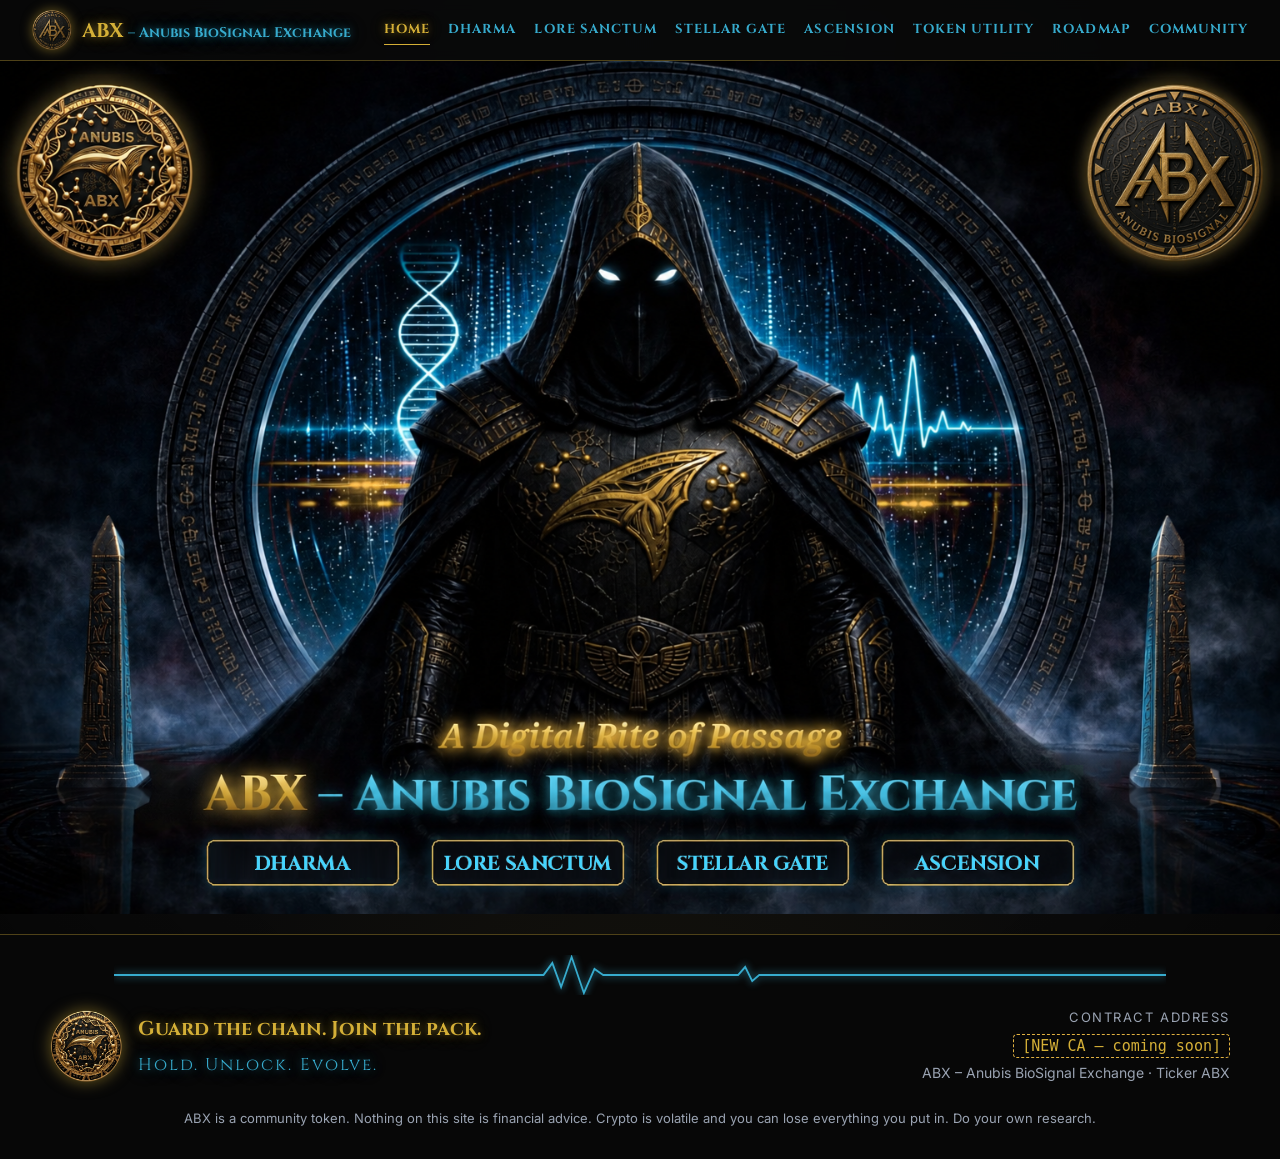
==== index.html @ eb0603be "ABX website: eight pages" ====
<!DOCTYPE html><html lang="en"><head><meta charset="utf-8"><meta name="viewport" content="width=device-width,initial-scale=1">
<title>ABX – Anubis BioSignal Exchange</title><link rel="stylesheet" href="assets/css/abx.css"><link rel="icon" href="assets/img/coin-abx.png"></head>
<body class="home"><header class="top"><a class="brand" href="index.html"><img src="assets/img/coin-abx.png" alt=""><span><b>ABX</b> <i>– Anubis BioSignal Exchange</i></span></a>
<nav class="nav" aria-label="Main"><a href="index.html" class="on" aria-current="page">HOME</a><a href="dharma.html">DHARMA</a><a href="lore-sanctum.html">LORE SANCTUM</a><a href="stellar-gate.html">STELLAR GATE</a><a href="ascension.html">ASCENSION</a><a href="token-utility.html">TOKEN UTILITY</a><a href="roadmap.html">ROADMAP</a><a href="community.html">COMMUNITY</a></nav></header>
<main><div class="homehero"><img src="assets/img/abx-homepage.png" alt="ABX – Anubis BioSignal Exchange. A Digital Rite of Passage."><a class="hot" href="dharma.html" aria-label="DHARMA" style="left:16.146%;width:14.974%;top:91.309%;height:5.371%"></a><a class="hot" href="lore-sanctum.html" aria-label="LORE SANCTUM" style="left:33.724%;width:14.974%;top:91.309%;height:5.371%"></a><a class="hot" href="stellar-gate.html" aria-label="STELLAR GATE" style="left:51.302%;width:14.974%;top:91.309%;height:5.371%"></a><a class="hot" href="ascension.html" aria-label="ASCENSION" style="left:68.880%;width:14.974%;top:91.309%;height:5.371%"></a></div></main>
<footer class="foot"><div class="ecg" aria-hidden="true"><svg viewBox="0 0 1200 40" preserveAspectRatio="none"><path d="M0 20 H470 L490 20 L500 8 L510 32 L522 2 L536 38 L548 14 L558 20 H700 L712 20 L720 12 L728 26 L736 20 H1200"/></svg></div>
<div class="fwrap"><div class="fcol"><img class="fcoin" src="assets/img/coin-left.png" alt="ANUBIS coin">
<p class="gold-t">Guard the chain. Join the pack.</p><p class="tag">Hold. Unlock. Evolve.</p></div>
<div class="fcol"><p class="lbl">Contract address</p><code class="ca ph-ca">[NEW CA — coming soon]</code>
<p class="small">ABX – Anubis BioSignal Exchange · Ticker ABX</p></div></div>
<p class="nfa">ABX is a community token. Nothing on this site is financial advice. Crypto is volatile and you can lose everything you put in. Do your own research.</p>
</footer></body></html>
---- assets/css/abx.css ----
@font-face{font-family:"Cinzel";src:url("../fonts/Cinzel.ttf") format("truetype");font-weight:400 900;font-display:swap}
@font-face{font-family:"Inter";src:url("../fonts/Inter.ttf") format("truetype");font-weight:100 900;font-display:swap}
:root{--bg:#0A0A0A;--cyan:rgb(55,171,205);--cyan-glow:0 0 8px rgba(55,171,205,.65),0 0 22px rgba(55,171,205,.35);--gold:#D4AF37;--gold-glow:0 0 8px rgba(212,175,55,.55),0 0 20px rgba(212,175,55,.25);--text:#d9dde6;--muted:#9aa3b2;--card:#0f0f10}
*{box-sizing:border-box}
html{scroll-behavior:smooth}
body{margin:0;background:var(--bg);color:var(--text);font:400 17px/1.65 "Inter",system-ui,sans-serif;
 background-image:radial-gradient(ellipse at 50% 0%,rgba(55,171,205,.08),transparent 55%),radial-gradient(ellipse at 50% 120%,rgba(212,175,55,.06),transparent 50%),radial-gradient(ellipse at center,transparent 55%,rgba(0,0,0,.6) 100%);background-repeat:no-repeat;background-color:#0A0A0A;min-height:100vh}
a{color:var(--cyan)}
h1,h2,h3,.kicker,.btn,.nav a,.brand,.tier,.soon{font-family:"Cinzel",serif}
/* header */
.top{position:sticky;top:0;z-index:50;display:flex;align-items:center;justify-content:space-between;gap:20px;padding:10px 32px;background:rgba(8,8,8,.88);backdrop-filter:blur(6px);border-bottom:1px solid rgba(212,175,55,.35)}
.brand{display:flex;align-items:center;gap:10px;text-decoration:none;white-space:nowrap}
.brand img{width:40px;height:40px;filter:drop-shadow(0 0 6px rgba(212,175,55,.5))}
.brand b{color:var(--gold);font-size:20px;text-shadow:var(--gold-glow);font-weight:700}
.brand i{font-style:normal;color:var(--cyan);font-size:14px;font-weight:700;text-shadow:var(--cyan-glow)}
.nav{display:flex;flex-wrap:wrap;gap:4px 18px;justify-content:flex-end}
.nav a{color:var(--cyan);text-decoration:none;font-size:13px;font-weight:700;letter-spacing:.08em;padding:4px 0;border-bottom:1px solid transparent}
.nav a:hover{text-shadow:var(--cyan-glow)}
.nav a.on{color:var(--gold);border-bottom-color:var(--gold);text-shadow:var(--gold-glow)}
/* hero */
.hero{position:relative;overflow:hidden;text-align:center;padding:64px 24px 48px}
.hero-bg{position:absolute;inset:0;background:url("../img/banner-gate.jpg") center 35%/cover no-repeat;opacity:.28;filter:saturate(.9)}
.hero-bg:after{content:"";position:absolute;inset:0;background:radial-gradient(ellipse at center,rgba(10,10,10,.2) 0%,rgba(10,10,10,.85) 70%,#0A0A0A 100%)}
.hero-in{position:relative}
.emblem{width:132px;height:132px;filter:drop-shadow(0 0 14px rgba(212,175,55,.55))}
.kicker{color:var(--gold);letter-spacing:.3em;font-size:14px;font-weight:700;margin:14px 0 4px;text-shadow:var(--gold-glow)}
h1{color:var(--cyan);font-size:56px;line-height:1.1;margin:6px 0 10px;font-weight:700;text-shadow:var(--cyan-glow)}
.sub{color:var(--gold);font-family:"Cinzel",serif;font-style:italic;font-size:21px;margin:0;text-shadow:var(--gold-glow)}
/* ecg divider */
.ecg{max-width:1100px;margin:0 auto;padding:0 24px;height:40px}
.ecg svg{width:100%;height:40px;display:block}
.ecg path,.ecgline{fill:none;stroke:var(--cyan);stroke-width:2;filter:drop-shadow(0 0 4px rgba(55,171,205,.9))}
.ecgline{stroke-width:.6}
/* sections */
main{max-width:1180px;margin:0 auto;padding:10px 32px 40px}
.sec{padding:44px 0 20px}
h2{text-align:center;color:var(--cyan);font-size:34px;font-weight:700;margin:0 0 26px;text-shadow:var(--cyan-glow)}
h2:after{content:"";display:block;width:90px;height:2px;margin:14px auto 0;background:linear-gradient(90deg,transparent,var(--gold),transparent)}
h3{color:var(--gold);font-size:19px;margin:0 0 8px;font-weight:700;letter-spacing:.03em}
.lead{font-size:21px;color:#eef1f6;text-align:center;max-width:780px;margin:0 auto 14px}
.sec>p{max-width:780px;margin-left:auto;margin-right:auto;text-align:center}
.center{text-align:center}.small{font-size:14px;color:var(--muted)}
.gold-t{color:var(--gold);font-family:"Cinzel",serif;font-weight:700;text-shadow:var(--gold-glow)}
.cyan{color:var(--cyan);text-shadow:var(--cyan-glow)}
.card{background:linear-gradient(180deg,#121213,#0b0b0c);border:1px solid rgba(212,175,55,.55);border-radius:10px;padding:24px 22px;box-shadow:inset 0 0 0 1px rgba(212,175,55,.08),0 0 24px rgba(0,0,0,.6);position:relative}
.card:before{content:"";position:absolute;left:18px;right:18px;top:-1px;height:2px;background:linear-gradient(90deg,transparent,var(--gold),transparent)}
.card p{margin:0;color:var(--text)}
.grid3{display:grid;grid-template-columns:repeat(3,1fr);gap:22px}
.grid5{display:grid;grid-template-columns:repeat(5,1fr);gap:18px;margin-top:30px}
.grid5 .card h3{font-size:17px}
.ucard{text-align:center}
.uicon{width:58px;height:58px;margin:0 auto 14px;border-radius:50%;border:2px solid var(--gold);display:grid;place-items:center;color:var(--cyan);font-family:"Cinzel",serif;font-weight:700;box-shadow:var(--gold-glow);text-shadow:var(--cyan-glow)}
/* buttons */
.btnrow{display:flex;flex-wrap:wrap;gap:16px;justify-content:center;margin:22px 0}
.btn{display:inline-flex;flex-direction:column;align-items:center;justify-content:center;min-width:200px;padding:12px 26px;border:2px solid var(--gold);border-radius:6px;background:rgba(8,8,8,.75);color:var(--cyan);font-weight:700;font-size:16px;letter-spacing:.06em;text-decoration:none;text-shadow:var(--cyan-glow);box-shadow:0 0 10px rgba(212,175,55,.25);cursor:pointer;transition:.2s}
.btn:hover{box-shadow:0 0 18px rgba(212,175,55,.5),inset 0 0 12px rgba(55,171,205,.15)}
.btn.primary{border-color:var(--cyan);box-shadow:0 0 16px rgba(55,171,205,.55);background:rgba(55,171,205,.08)}
.btn.sm{min-width:0;padding:6px 16px;font-size:13px}
.ph{font-family:"Inter",sans-serif;font-size:11px;color:#e0b040;text-shadow:none;letter-spacing:.02em;font-weight:500}
/* lore */
.sec.dark{background:radial-gradient(ellipse at center,#111214,#070707);border:1px solid rgba(212,175,55,.25);border-radius:14px;padding:40px 30px 34px;margin:26px 0;position:relative;overflow:hidden}
.sec.dark:before{content:"";position:absolute;inset:0;pointer-events:none;opacity:.18;background:
 repeating-linear-gradient(90deg,transparent 0 58px,rgba(212,175,55,.6) 58px 59px,transparent 59px 120px),
 repeating-linear-gradient(0deg,transparent 0 58px,rgba(212,175,55,.45) 58px 59px,transparent 59px 120px);
 -webkit-mask:radial-gradient(ellipse at center,transparent 35%,#000 90%);mask:radial-gradient(ellipse at center,transparent 35%,#000 90%)}
.lore{position:relative;text-align:center;max-width:760px;margin:0 auto}
.lore p{font-size:19px}
.quote .big{font-family:"Cinzel",serif;font-size:30px;line-height:1.3;margin:8px 0;color:#eef1f6}
.seasons{position:relative;display:grid;grid-template-columns:repeat(10,1fr);gap:12px;max-width:820px;margin:22px auto 0}
.season{aspect-ratio:1;border-radius:50%;border:1.5px solid rgba(212,175,55,.7);display:grid;place-items:center;font-family:"Cinzel",serif;font-weight:700;color:var(--cyan);text-shadow:var(--cyan-glow);background:rgba(0,0,0,.5)}
/* ring diagram */
.ringwrap{position:relative;width:min(640px,92vw);aspect-ratio:1;margin:10px auto 0}
.ringsvg{position:absolute;inset:0;width:100%;height:100%}
.r1{fill:none;stroke:var(--gold);stroke-width:.5;filter:drop-shadow(0 0 1.5px rgba(212,175,55,.8))}
.r2{fill:none;stroke:rgba(212,175,55,.35);stroke-width:.25;stroke-dasharray:1 1.2}
.r3{fill:none;stroke:rgba(55,171,205,.55);stroke-width:.3}
.core{position:absolute;left:50%;top:50%;width:26%;transform:translate(-50%,-50%)}
.core img{width:100%;display:block;filter:drop-shadow(0 0 12px rgba(212,175,55,.6))}
.node{position:absolute;transform:translate(-50%,-50%);width:150px;min-height:62px;padding:8px;border-radius:40px;border:2px solid var(--gold);background:#0b0b0c;display:grid;place-items:center;text-align:center;box-shadow:var(--gold-glow)}
.node b{font-family:"Cinzel",serif;color:var(--cyan);font-size:15px;line-height:1.2;text-shadow:var(--cyan-glow)}
/* dashboard */
.soon{display:block;width:max-content;margin:30px auto 0;padding:10px 34px;border:2px solid var(--cyan);border-radius:40px;color:var(--cyan);font-weight:700;letter-spacing:.35em;text-shadow:var(--cyan-glow);box-shadow:0 0 18px rgba(55,171,205,.45)}
.carousel{position:relative;display:flex;align-items:center;gap:10px;margin-top:20px}
.track{display:flex;gap:18px;overflow-x:auto;scroll-snap-type:x mandatory;scroll-behavior:smooth;padding:6px 2px 14px;scrollbar-width:thin;scrollbar-color:var(--gold) #111}
.hud{flex:0 0 calc((100% - 36px)/3);scroll-snap-align:start;text-align:center;background:#0d0d0e;border:1px solid rgba(212,175,55,.55);border-radius:10px;padding:16px}
.hudscreen{border:1px solid rgba(55,171,205,.4);border-radius:6px;background:radial-gradient(circle,#0f1a1f,#060708);margin-bottom:12px}
.hudscreen svg{display:block;width:100%}
.hudscreen .r1{stroke-width:1}.hudscreen .r3{stroke-width:.8}.hudscreen .ecgline{stroke-width:1.5}
.cbtn{flex:0 0 44px;height:44px;border-radius:50%;border:2px solid var(--gold);background:#0b0b0b;color:var(--cyan);font-size:26px;line-height:1;cursor:pointer}
.tiers{display:flex;align-items:center;justify-content:center;gap:18px;flex-wrap:wrap}
.tier{padding:14px 30px;border:2px solid rgba(212,175,55,.7);border-radius:8px;color:var(--cyan);font-weight:700;text-shadow:var(--cyan-glow);background:#0c0c0d}
.tier.top{border-color:var(--gold);color:var(--gold);text-shadow:var(--gold-glow);box-shadow:var(--gold-glow)}
.arrow{color:var(--gold);font-size:30px}
/* token */
.facts{display:grid;grid-template-columns:repeat(3,1fr);gap:14px}
.fact{display:flex;justify-content:space-between;gap:10px;padding:16px 20px;border:1px solid rgba(212,175,55,.4);border-radius:8px;background:#0d0d0e}
.fact span{color:var(--muted)}.fact b{color:var(--cyan);font-weight:600;text-align:right}
.cabox{margin:22px auto 0;display:flex;flex-wrap:wrap;align-items:center;justify-content:center;gap:12px;padding:18px;border:1px dashed rgba(212,175,55,.6);border-radius:8px;max-width:820px}
.cabox .lbl{margin:0;width:100%;text-align:center}
.ca{font-family:ui-monospace,"DejaVu Sans Mono",monospace;color:var(--gold);font-size:15px;word-break:break-all}
.lbl{color:var(--muted);font-size:13px;letter-spacing:.12em;text-transform:uppercase;margin:0 0 6px}
.steps{max-width:640px;margin:0 auto;padding-left:22px}.steps li{margin:6px 0}.steps li::marker{color:var(--gold);font-weight:700}
.warn{max-width:760px;margin:12px auto 0;text-align:center;padding:14px 18px;border-left:3px solid var(--gold);background:rgba(212,175,55,.06);color:#e7e0c8;font-size:15px}
/* roadmap */
.timeline{position:relative;max-width:760px;margin:0 auto}
.timeline:before{content:"";position:absolute;left:39px;top:10px;bottom:10px;width:2px;background:linear-gradient(var(--cyan),var(--gold));box-shadow:0 0 8px rgba(55,171,205,.6)}
.phase{position:relative;display:flex;align-items:center;gap:26px;margin:0 0 26px}
.pdot{flex:0 0 80px;height:80px;border-radius:50%;border:2px solid var(--gold);background:#0b0b0c;display:grid;place-items:center;box-shadow:var(--gold-glow);z-index:1}
.pdot span{font-family:"Cinzel",serif;color:var(--cyan);font-size:24px;font-weight:700;text-shadow:var(--cyan-glow)}
.pbody{flex:1;padding:18px 22px;border:1px solid rgba(212,175,55,.45);border-radius:10px;background:#0d0d0e}
.pbody .kicker{margin:0 0 2px;font-size:12px}.pbody h3{margin:0;font-size:22px;color:var(--cyan);text-shadow:var(--cyan-glow)}
/* faq */
.faqs{max-width:820px;margin:0 auto}
.faq{border:1px solid rgba(212,175,55,.45);border-radius:8px;margin:0 0 12px;background:#0d0d0e}
.faq summary{cursor:pointer;list-style:none;padding:16px 50px 16px 20px;font-family:"Cinzel",serif;font-weight:700;color:var(--cyan);font-size:17px;position:relative}
.faq summary::-webkit-details-marker{display:none}
.faq summary:after{content:"+";position:absolute;right:20px;top:12px;color:var(--gold);font-size:24px}
.faq[open] summary:after{content:"–"}
.faq div{padding:0 20px 16px;color:var(--text)}
.faq code{color:var(--gold);word-break:break-all;font-size:14px}
/* footer */
.foot{border-top:1px solid rgba(212,175,55,.35);background:#070707;padding:20px 32px 30px;margin-top:20px}
.fwrap{max-width:1180px;margin:10px auto 0;display:flex;flex-wrap:wrap;justify-content:space-between;gap:30px;align-items:center}
.fcol:first-child{display:grid;grid-template-columns:72px auto;column-gap:16px;align-items:center}
.fcoin{width:72px;height:72px;grid-row:span 2;filter:drop-shadow(0 0 8px rgba(212,175,55,.5))}
.fcol p{margin:2px 0}.foot .gold-t{font-size:20px}
.tag{color:var(--cyan);font-family:"Cinzel",serif;letter-spacing:.12em;text-shadow:var(--cyan-glow)}
.fcol:last-child{text-align:right}
.nfa{max-width:1180px;margin:22px auto 0;font-size:13px;color:var(--muted);text-align:center}
/* home */
.homehero{position:relative;max-width:1536px;margin:0 auto;line-height:0}
.homehero img{width:100%;height:auto;display:block}
.hot{position:absolute;display:block;border-radius:6px}
.hot:hover,.hot:focus-visible{box-shadow:0 0 18px rgba(212,175,55,.6);outline:none}
body.home main{max-width:none;padding:0}
@media (max-width:1000px){.grid5{grid-template-columns:repeat(2,1fr)}.grid3,.facts{grid-template-columns:1fr}.hud{flex-basis:80%}.top{flex-direction:column}.nav{justify-content:center}.seasons{grid-template-columns:repeat(6,1fr)}.node{width:110px}.node b{font-size:12px}h1{font-size:40px}.fcol:last-child{text-align:left}}

.ph-ca{border:1px dashed #e0b040;padding:2px 8px;border-radius:4px}
.grid2{display:grid;grid-template-columns:repeat(2,1fr);gap:22px;max-width:900px;margin:0 auto}
.rel{position:relative}
.loop{display:flex;align-items:center;justify-content:center;flex-wrap:wrap;gap:14px}
.lstep{width:150px;height:150px;border-radius:50%;border:2px solid var(--gold);background:#0b0b0c;display:flex;flex-direction:column;align-items:center;justify-content:center;box-shadow:var(--gold-glow)}
.lstep span{color:var(--gold);font-family:"Cinzel",serif;font-size:13px;letter-spacing:.2em}
.lstep b{font-family:"Cinzel",serif;color:var(--cyan);font-size:22px;text-shadow:var(--cyan-glow)}
.larrow{color:var(--gold);font-size:30px}
.fusion{display:grid;grid-template-columns:200px 1fr 200px;align-items:center;gap:20px;max-width:900px;margin:10px auto 0;text-align:center}
.fside img,.fside svg{width:110px;height:110px;display:block;margin:0 auto 10px}
.fside img{filter:drop-shadow(0 0 10px rgba(212,175,55,.55))}
.helix h3{color:var(--cyan);text-shadow:var(--cyan-glow)}
.hx1,.hx2{fill:none;stroke-width:3}.hx1{stroke:var(--cyan);filter:drop-shadow(0 0 3px rgba(55,171,205,.9))}.hx2{stroke:#e6f2f7;opacity:.8}
.fmid .kicker{margin-top:8px}.fecg{padding:0}
.faction{text-align:center}.faction .kicker{margin:0 0 6px;font-size:12px}.faction p{margin:4px 0}
.faction.helix{border-color:rgba(55,171,205,.8);background:linear-gradient(180deg,#0e171b,#0a0c0d)}
.faction.helix h3{color:#e9f6fb;text-shadow:var(--cyan-glow)}
.faction.dominion{border-color:var(--gold);background:linear-gradient(180deg,#14110a,#070707)}
.faction.ascended{border-color:#efe3bd;background:linear-gradient(180deg,#1c1a15,#0d0c0a)}
.faction.ascended h3{color:#f6efd8}
.event{position:relative;margin-top:26px;font-size:20px}
.statuspanel{position:relative;max-width:900px;margin:0 auto;border:1px solid rgba(55,171,205,.6);border-radius:12px;padding:34px 24px 24px;background:radial-gradient(circle at 50% 0,#0d1a1f,#070808);box-shadow:0 0 22px rgba(55,171,205,.2)}
.mock{position:absolute;top:10px;right:14px;font-size:11px;letter-spacing:.2em;color:#e0b040}
.stats{display:grid;grid-template-columns:repeat(4,1fr);gap:14px}
.stat{text-align:center;padding:16px 8px;border:1px solid rgba(212,175,55,.4);border-radius:8px}
.stat span{display:block;color:var(--muted);font-size:13px;letter-spacing:.08em;text-transform:uppercase}
.stat b{display:block;font-family:"Cinzel",serif;color:var(--cyan);font-size:28px;text-shadow:var(--cyan-glow)}
.soon.sm{font-size:13px;padding:6px 22px;margin:0 auto 22px}
.plist{margin:8px 0 0;padding-left:20px}.plist li::marker{color:var(--cyan)}
.pitems{margin:6px 0 0;color:var(--text);font-size:15px}
.rites{display:grid;grid-template-columns:repeat(4,1fr);gap:12px;max-width:1000px;margin:0 auto}
.rite{text-align:center;padding:14px 10px;border:1px solid rgba(212,175,55,.45);border-radius:40px;font-family:"Cinzel",serif;color:var(--cyan);font-weight:700;font-size:15px;text-shadow:var(--cyan-glow)}
.rite span{display:block;color:var(--gold);font-size:12px;text-shadow:none}
@media (max-width:1000px){.grid2,.stats,.rites{grid-template-columns:1fr 1fr}.fusion{grid-template-columns:1fr}}
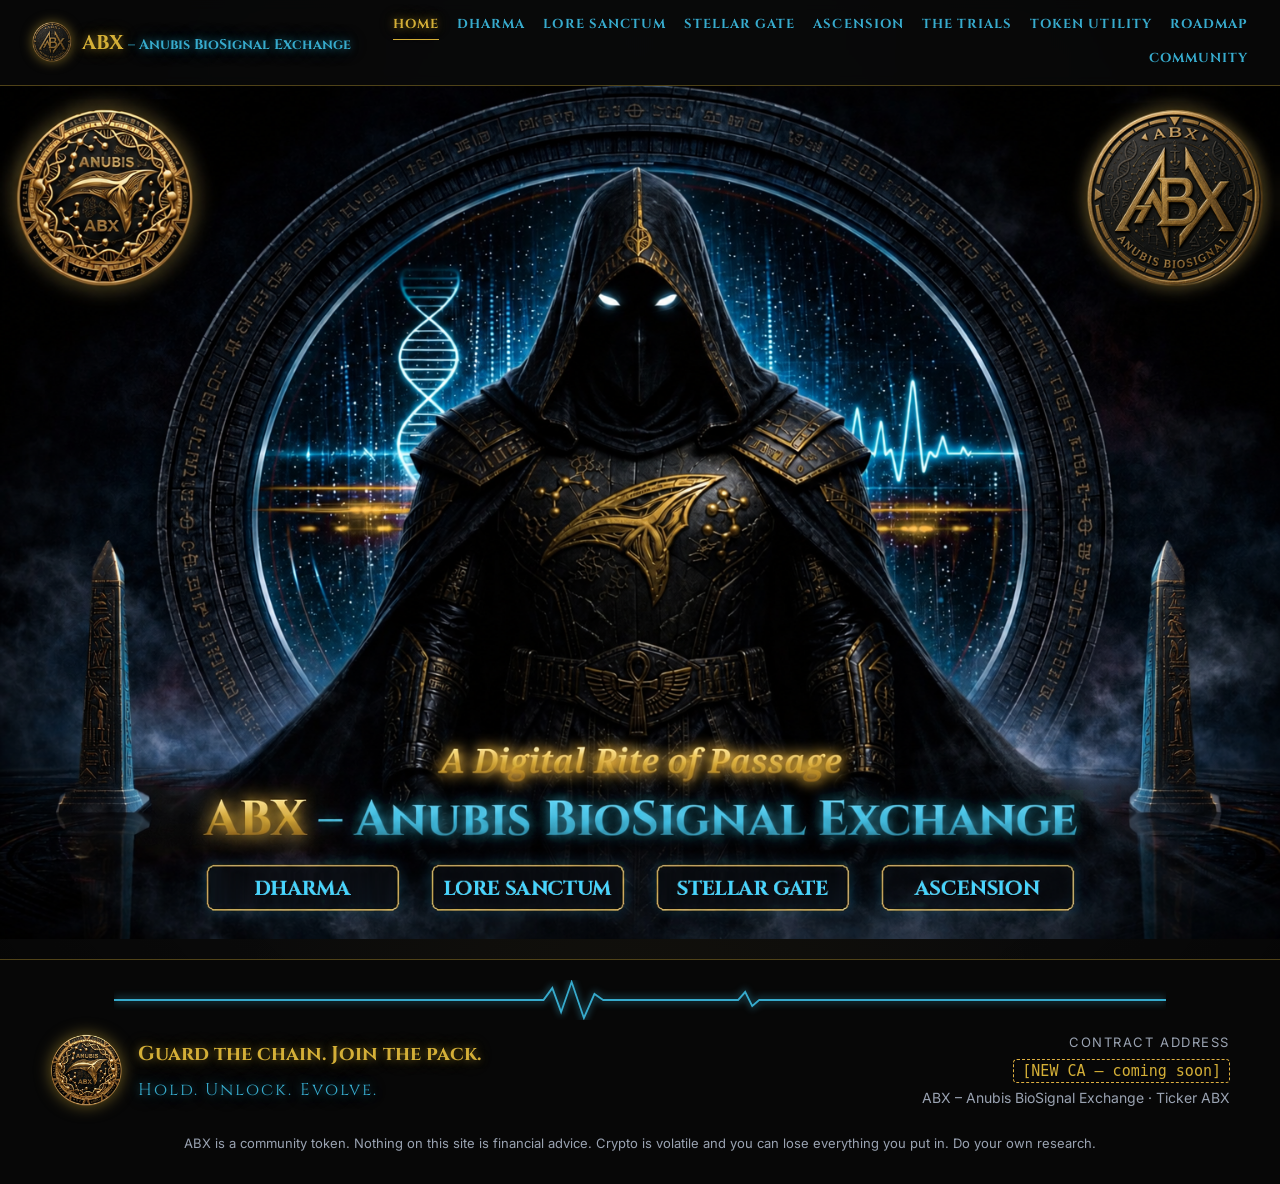
==== commit a5ec5e6c: "Add The Trials coming-soon page and nav link" ====
--- a/index.html
+++ b/index.html
@@ -1,7 +1,7 @@
 <!DOCTYPE html><html lang="en"><head><meta charset="utf-8"><meta name="viewport" content="width=device-width,initial-scale=1">
 <title>ABX – Anubis BioSignal Exchange</title><link rel="stylesheet" href="assets/css/abx.css"><link rel="icon" href="assets/img/coin-abx.png"></head>
 <body class="home"><header class="top"><a class="brand" href="index.html"><img src="assets/img/coin-abx.png" alt=""><span><b>ABX</b> <i>– Anubis BioSignal Exchange</i></span></a>
-<nav class="nav" aria-label="Main"><a href="index.html" class="on" aria-current="page">HOME</a><a href="dharma.html">DHARMA</a><a href="lore-sanctum.html">LORE SANCTUM</a><a href="stellar-gate.html">STELLAR GATE</a><a href="ascension.html">ASCENSION</a><a href="token-utility.html">TOKEN UTILITY</a><a href="roadmap.html">ROADMAP</a><a href="community.html">COMMUNITY</a></nav></header>
+<nav class="nav" aria-label="Main"><a href="index.html" class="on" aria-current="page">HOME</a><a href="dharma.html">DHARMA</a><a href="lore-sanctum.html">LORE SANCTUM</a><a href="stellar-gate.html">STELLAR GATE</a><a href="ascension.html">ASCENSION</a><a href="the-trials.html">THE TRIALS</a><a href="token-utility.html">TOKEN UTILITY</a><a href="roadmap.html">ROADMAP</a><a href="community.html">COMMUNITY</a></nav></header>
 <main><div class="homehero"><img src="assets/img/abx-homepage.png" alt="ABX – Anubis BioSignal Exchange. A Digital Rite of Passage."><a class="hot" href="dharma.html" aria-label="DHARMA" style="left:16.146%;width:14.974%;top:91.309%;height:5.371%"></a><a class="hot" href="lore-sanctum.html" aria-label="LORE SANCTUM" style="left:33.724%;width:14.974%;top:91.309%;height:5.371%"></a><a class="hot" href="stellar-gate.html" aria-label="STELLAR GATE" style="left:51.302%;width:14.974%;top:91.309%;height:5.371%"></a><a class="hot" href="ascension.html" aria-label="ASCENSION" style="left:68.880%;width:14.974%;top:91.309%;height:5.371%"></a></div></main>
 <footer class="foot"><div class="ecg" aria-hidden="true"><svg viewBox="0 0 1200 40" preserveAspectRatio="none"><path d="M0 20 H470 L490 20 L500 8 L510 32 L522 2 L536 38 L548 14 L558 20 H700 L712 20 L720 12 L728 26 L736 20 H1200"/></svg></div>
 <div class="fwrap"><div class="fcol"><img class="fcoin" src="assets/img/coin-left.png" alt="ANUBIS coin">
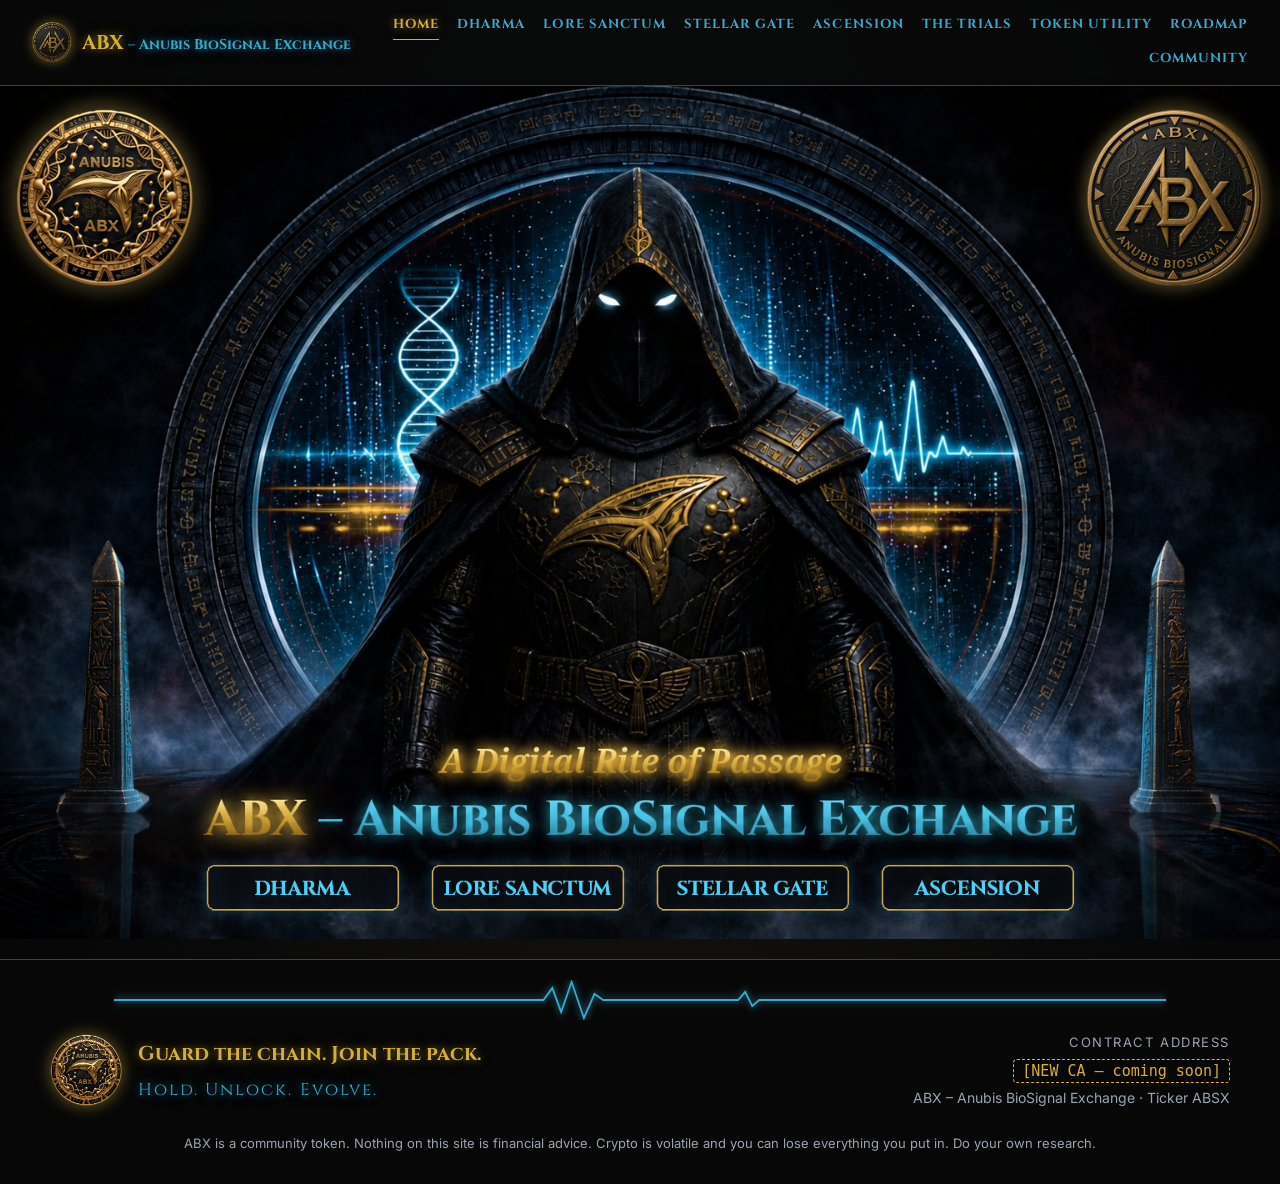
==== commit 071f5986: "Mobile layout fixes, permanent Discord invite, ABSX footer, Join the Collective to Discord, theme ca" ====
--- a/index.html
+++ b/index.html
@@ -7,6 +7,6 @@
 <div class="fwrap"><div class="fcol"><img class="fcoin" src="assets/img/coin-left.png" alt="ANUBIS coin">
 <p class="gold-t">Guard the chain. Join the pack.</p><p class="tag">Hold. Unlock. Evolve.</p></div>
 <div class="fcol"><p class="lbl">Contract address</p><code class="ca ph-ca">[NEW CA — coming soon]</code>
-<p class="small">ABX – Anubis BioSignal Exchange · Ticker ABX</p></div></div>
+<p class="small">ABX – Anubis BioSignal Exchange · Ticker ABSX</p></div></div>
 <p class="nfa">ABX is a community token. Nothing on this site is financial advice. Crypto is volatile and you can lose everything you put in. Do your own research.</p>
 </footer></body></html>
--- a/assets/css/abx.css
+++ b/assets/css/abx.css
@@ -169,3 +169,20 @@
 .rite{text-align:center;padding:14px 10px;border:1px solid rgba(212,175,55,.45);border-radius:40px;font-family:"Cinzel",serif;color:var(--cyan);font-weight:700;font-size:15px;text-shadow:var(--cyan-glow)}
 .rite span{display:block;color:var(--gold);font-size:12px;text-shadow:none}
 @media (max-width:1000px){.grid2,.stats,.rites{grid-template-columns:1fr 1fr}.fusion{grid-template-columns:1fr}}
+
+/* phone layout fixes (only applies at 640px and below; desktop unchanged) */
+@media (max-width:640px){
+ /* home: the four hero hotspots become real, tappable buttons under the image */
+ .homehero{display:grid;grid-template-columns:repeat(2,minmax(0,1fr));gap:12px;padding:0 16px 20px;line-height:1.2}
+ .homehero img{grid-column:1/-1;margin:0 -16px 4px;width:calc(100% + 32px)}
+ .homehero .hot{position:static!important;left:auto!important;top:auto!important;width:auto!important;height:auto!important;min-height:52px;display:flex;align-items:center;justify-content:center;padding:12px 10px;border:2px solid var(--gold);border-radius:6px;background:rgba(8,8,8,.75);box-shadow:0 0 10px rgba(212,175,55,.25);text-decoration:none;text-align:center}
+ .homehero .hot:before{content:attr(aria-label);font-family:"Cinzel",serif;font-weight:700;font-size:15px;letter-spacing:.06em;color:var(--cyan);text-shadow:var(--cyan-glow)}
+ /* even tiles, no sideways scroll */
+ .grid2{grid-template-columns:minmax(0,1fr)}
+ .grid5{grid-template-columns:repeat(2,minmax(0,1fr));gap:14px}
+ .grid5>.card:last-child:nth-child(odd){grid-column:1/-1}
+ .grid5 .card{padding:20px 16px}
+ .ringwrap{width:100%;max-width:640px}
+ .node{width:88px;min-height:54px;padding:6px 4px}
+ .node b{font-size:11px;overflow-wrap:anywhere}
+}
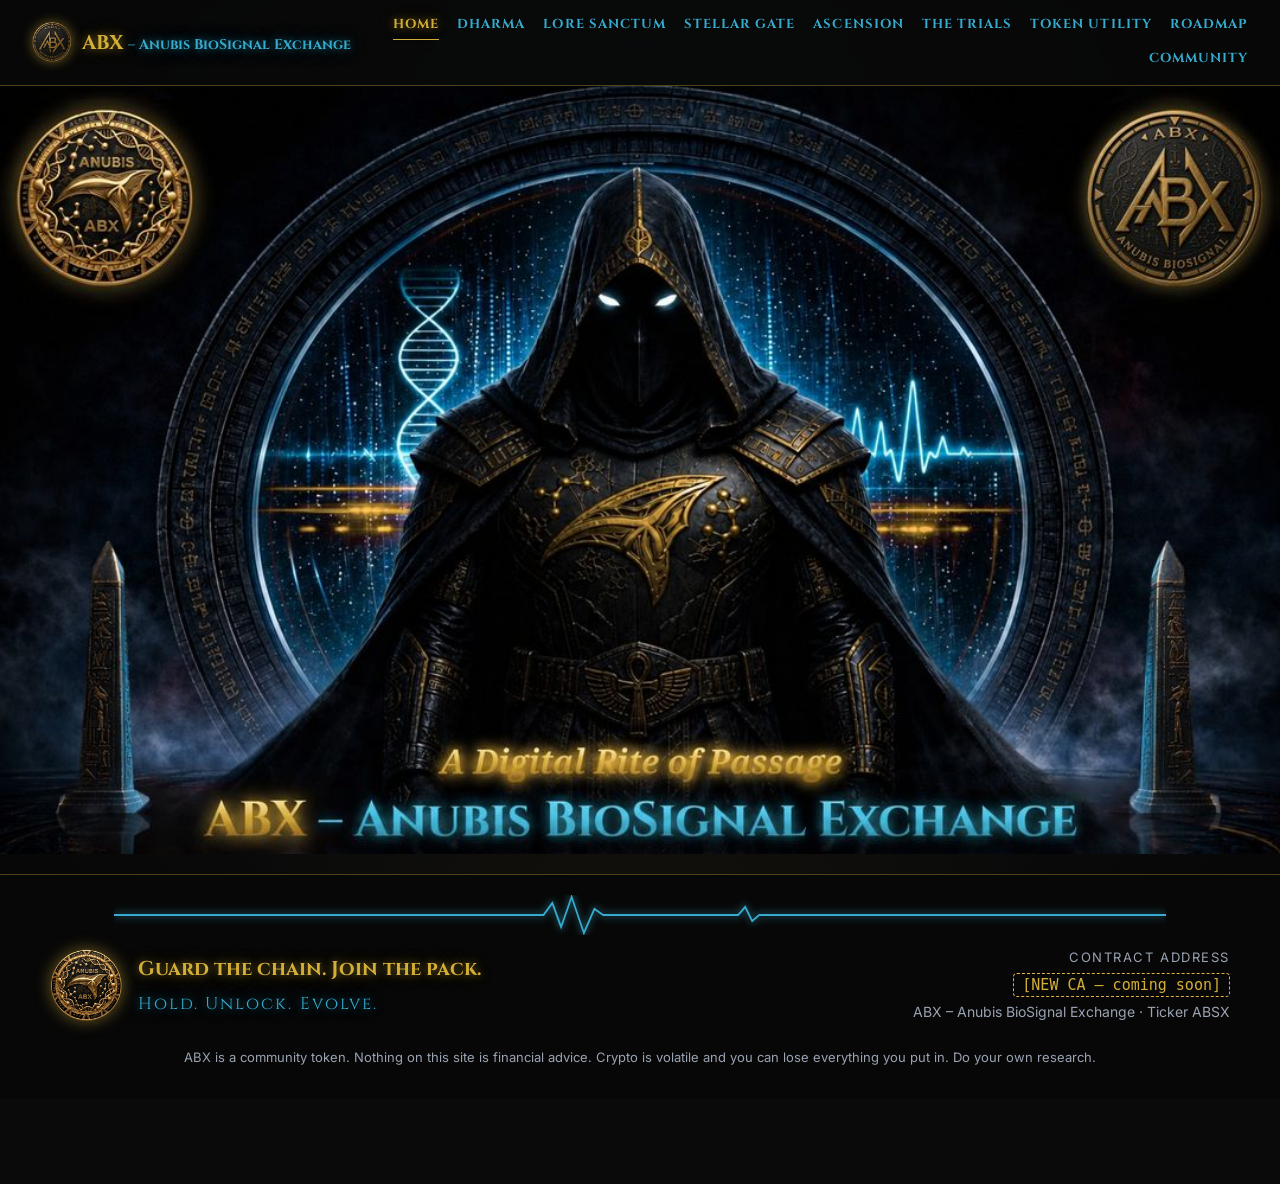
==== commit 06e8c0ad: "Homepage image: compressed JPEG (2.3 MB to 0.3 MB) and phone version without painted buttons" ====
--- a/index.html
+++ b/index.html
@@ -2,7 +2,7 @@
 <title>ABX – Anubis BioSignal Exchange</title><link rel="stylesheet" href="assets/css/abx.css"><link rel="icon" href="assets/img/coin-abx.png"></head>
 <body class="home"><header class="top"><a class="brand" href="index.html"><img src="assets/img/coin-abx.png" alt=""><span><b>ABX</b> <i>– Anubis BioSignal Exchange</i></span></a>
 <nav class="nav" aria-label="Main"><a href="index.html" class="on" aria-current="page">HOME</a><a href="dharma.html">DHARMA</a><a href="lore-sanctum.html">LORE SANCTUM</a><a href="stellar-gate.html">STELLAR GATE</a><a href="ascension.html">ASCENSION</a><a href="the-trials.html">THE TRIALS</a><a href="token-utility.html">TOKEN UTILITY</a><a href="roadmap.html">ROADMAP</a><a href="community.html">COMMUNITY</a></nav></header>
-<main><div class="homehero"><img src="assets/img/abx-homepage.png" alt="ABX – Anubis BioSignal Exchange. A Digital Rite of Passage."><a class="hot" href="dharma.html" aria-label="DHARMA" style="left:16.146%;width:14.974%;top:91.309%;height:5.371%"></a><a class="hot" href="lore-sanctum.html" aria-label="LORE SANCTUM" style="left:33.724%;width:14.974%;top:91.309%;height:5.371%"></a><a class="hot" href="stellar-gate.html" aria-label="STELLAR GATE" style="left:51.302%;width:14.974%;top:91.309%;height:5.371%"></a><a class="hot" href="ascension.html" aria-label="ASCENSION" style="left:68.880%;width:14.974%;top:91.309%;height:5.371%"></a></div></main>
+<main><div class="homehero"><picture><source media="(max-width:640px)" srcset="assets/img/abx-homepage-phone.jpg"><img src="assets/img/abx-homepage.jpg" alt="ABX – Anubis BioSignal Exchange. A Digital Rite of Passage." width="1536" height="1024"></picture><a class="hot" href="dharma.html" aria-label="DHARMA" style="left:16.146%;width:14.974%;top:91.309%;height:5.371%"></a><a class="hot" href="lore-sanctum.html" aria-label="LORE SANCTUM" style="left:33.724%;width:14.974%;top:91.309%;height:5.371%"></a><a class="hot" href="stellar-gate.html" aria-label="STELLAR GATE" style="left:51.302%;width:14.974%;top:91.309%;height:5.371%"></a><a class="hot" href="ascension.html" aria-label="ASCENSION" style="left:68.880%;width:14.974%;top:91.309%;height:5.371%"></a></div></main>
 <footer class="foot"><div class="ecg" aria-hidden="true"><svg viewBox="0 0 1200 40" preserveAspectRatio="none"><path d="M0 20 H470 L490 20 L500 8 L510 32 L522 2 L536 38 L548 14 L558 20 H700 L712 20 L720 12 L728 26 L736 20 H1200"/></svg></div>
 <div class="fwrap"><div class="fcol"><img class="fcoin" src="assets/img/coin-left.png" alt="ANUBIS coin">
 <p class="gold-t">Guard the chain. Join the pack.</p><p class="tag">Hold. Unlock. Evolve.</p></div>
--- a/assets/css/abx.css
+++ b/assets/css/abx.css
@@ -130,6 +130,7 @@
 /* home */
 .homehero{position:relative;max-width:1536px;margin:0 auto;line-height:0}
 .homehero img{width:100%;height:auto;display:block}
+.homehero picture{display:contents}
 .hot{position:absolute;display:block;border-radius:6px}
 .hot:hover,.hot:focus-visible{box-shadow:0 0 18px rgba(212,175,55,.6);outline:none}
 body.home main{max-width:none;padding:0}
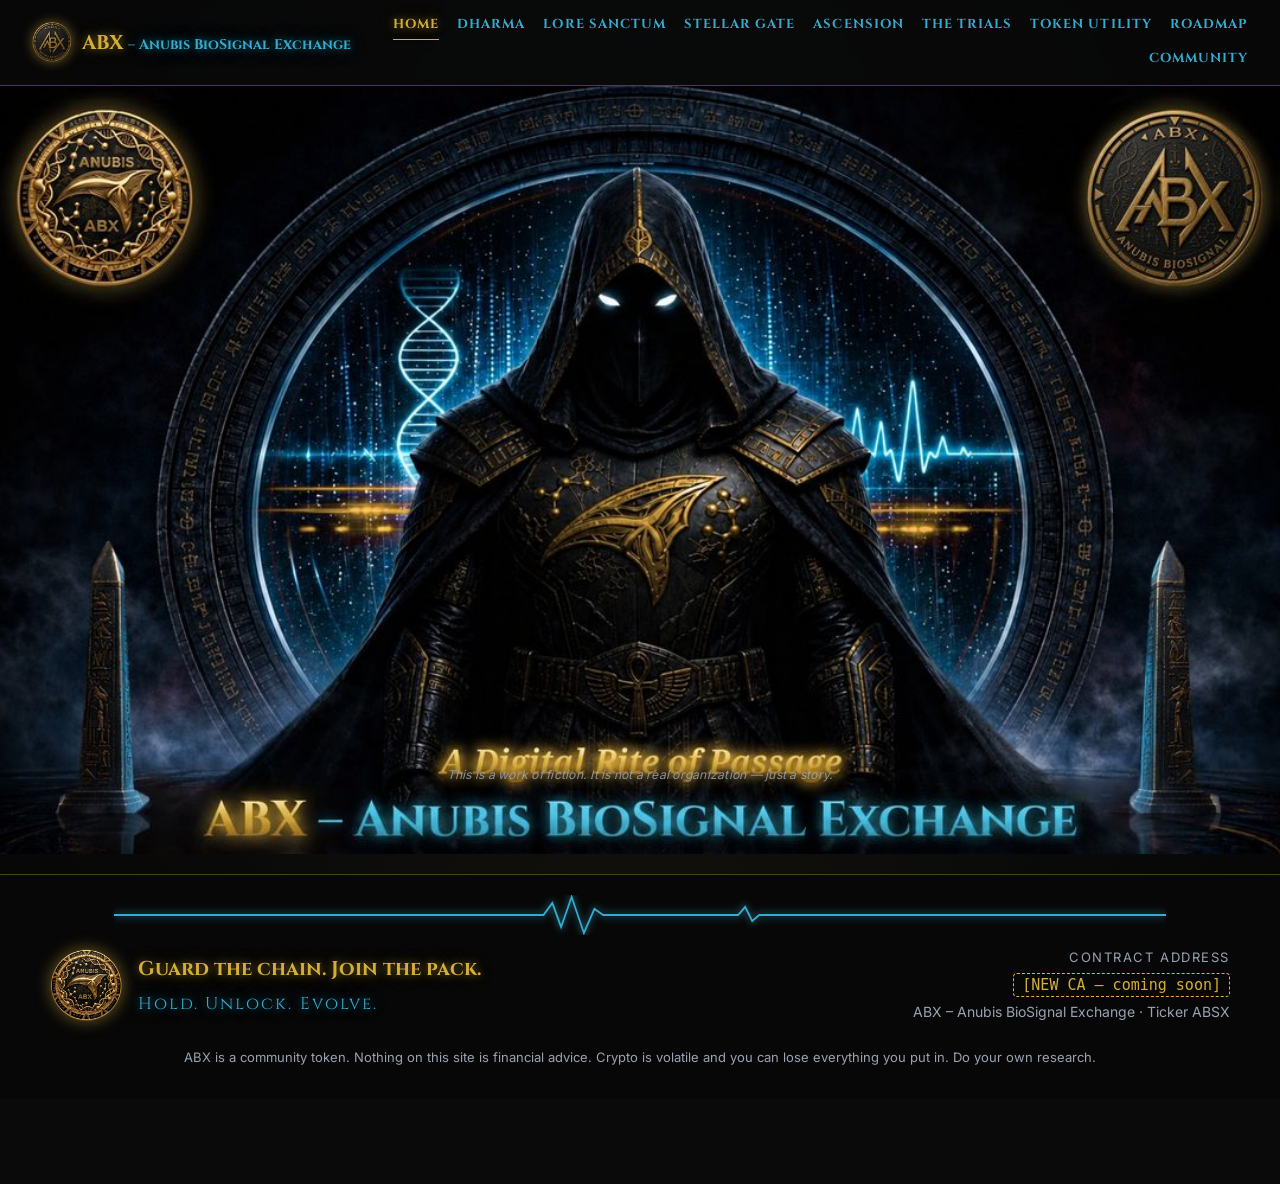
==== commit 2b2bd483: "Homepage: fiction disclaimer under title" ====
--- a/index.html
+++ b/index.html
@@ -1,8 +1,8 @@
 <!DOCTYPE html><html lang="en"><head><meta charset="utf-8"><meta name="viewport" content="width=device-width,initial-scale=1">
-<title>ABX – Anubis BioSignal Exchange</title><link rel="stylesheet" href="assets/css/abx.css"><link rel="icon" href="assets/img/coin-abx.png"></head>
+<title>ABX – Anubis BioSignal Exchange</title><link rel="stylesheet" href="assets/css/abx.css"><link rel="icon" href="assets/img/coin-abx.png"><style>.homehero .fiction{position:absolute;left:0;right:0;top:88.1%;height:3.2%;margin:0;display:flex;align-items:center;justify-content:center;text-align:center;font-size:clamp(9px,.95vw,14px);line-height:1;font-style:italic;letter-spacing:.02em;color:var(--muted);opacity:.85;text-shadow:0 0 6px rgba(0,0,0,.9);pointer-events:none}@media (max-width:640px){.homehero .fiction{position:static;grid-column:1/-1;height:auto;margin:0 0 6px;font-size:11px;line-height:1.4}}</style></head>
 <body class="home"><header class="top"><a class="brand" href="index.html"><img src="assets/img/coin-abx.png" alt=""><span><b>ABX</b> <i>– Anubis BioSignal Exchange</i></span></a>
 <nav class="nav" aria-label="Main"><a href="index.html" class="on" aria-current="page">HOME</a><a href="dharma.html">DHARMA</a><a href="lore-sanctum.html">LORE SANCTUM</a><a href="stellar-gate.html">STELLAR GATE</a><a href="ascension.html">ASCENSION</a><a href="the-trials.html">THE TRIALS</a><a href="token-utility.html">TOKEN UTILITY</a><a href="roadmap.html">ROADMAP</a><a href="community.html">COMMUNITY</a></nav></header>
-<main><div class="homehero"><picture><source media="(max-width:640px)" srcset="assets/img/abx-homepage-phone.jpg"><img src="assets/img/abx-homepage.jpg" alt="ABX – Anubis BioSignal Exchange. A Digital Rite of Passage." width="1536" height="1024"></picture><a class="hot" href="dharma.html" aria-label="DHARMA" style="left:16.146%;width:14.974%;top:91.309%;height:5.371%"></a><a class="hot" href="lore-sanctum.html" aria-label="LORE SANCTUM" style="left:33.724%;width:14.974%;top:91.309%;height:5.371%"></a><a class="hot" href="stellar-gate.html" aria-label="STELLAR GATE" style="left:51.302%;width:14.974%;top:91.309%;height:5.371%"></a><a class="hot" href="ascension.html" aria-label="ASCENSION" style="left:68.880%;width:14.974%;top:91.309%;height:5.371%"></a></div></main>
+<main><div class="homehero"><picture><source media="(max-width:640px)" srcset="assets/img/abx-homepage-phone.jpg"><img src="assets/img/abx-homepage.jpg" alt="ABX – Anubis BioSignal Exchange. A Digital Rite of Passage." width="1536" height="1024"></picture><p class="fiction">This is a work of fiction. It is not a real organization — just a story.</p><a class="hot" href="dharma.html" aria-label="DHARMA" style="left:16.146%;width:14.974%;top:91.309%;height:5.371%"></a><a class="hot" href="lore-sanctum.html" aria-label="LORE SANCTUM" style="left:33.724%;width:14.974%;top:91.309%;height:5.371%"></a><a class="hot" href="stellar-gate.html" aria-label="STELLAR GATE" style="left:51.302%;width:14.974%;top:91.309%;height:5.371%"></a><a class="hot" href="ascension.html" aria-label="ASCENSION" style="left:68.880%;width:14.974%;top:91.309%;height:5.371%"></a></div></main>
 <footer class="foot"><div class="ecg" aria-hidden="true"><svg viewBox="0 0 1200 40" preserveAspectRatio="none"><path d="M0 20 H470 L490 20 L500 8 L510 32 L522 2 L536 38 L548 14 L558 20 H700 L712 20 L720 12 L728 26 L736 20 H1200"/></svg></div>
 <div class="fwrap"><div class="fcol"><img class="fcoin" src="assets/img/coin-left.png" alt="ANUBIS coin">
 <p class="gold-t">Guard the chain. Join the pack.</p><p class="tag">Hold. Unlock. Evolve.</p></div>
